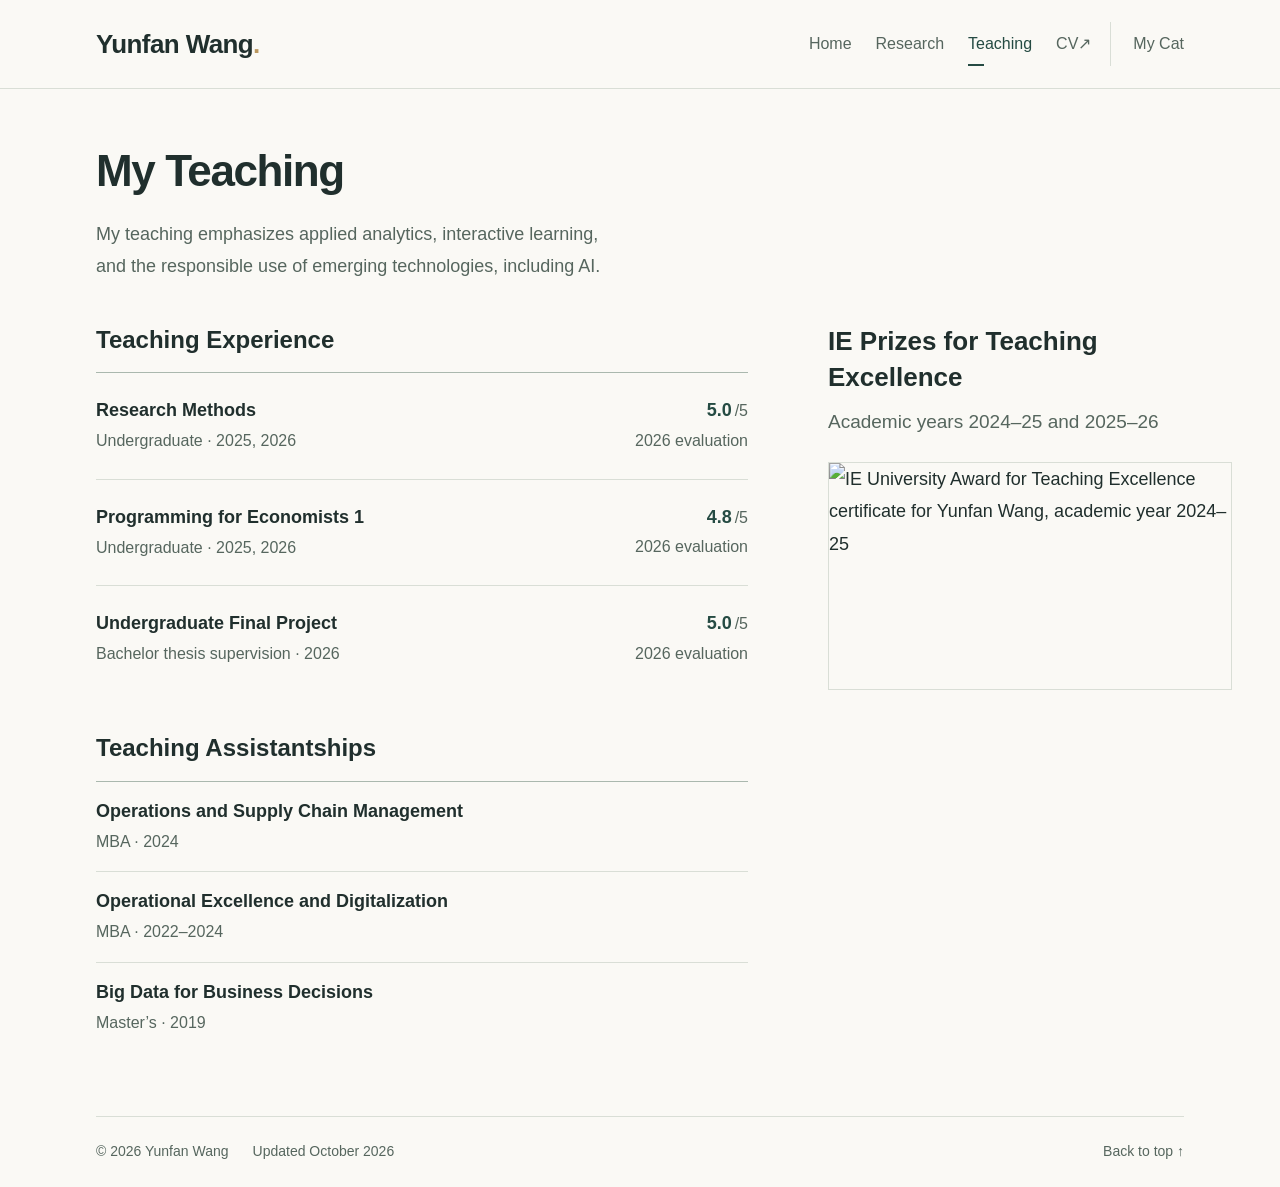
==== teaching.html @ c965de61 "Publish academic website pages and styles" ====
<!doctype html>
<html lang="en">
<head>
  <meta charset="utf-8">
  <meta name="viewport" content="width=device-width, initial-scale=1">
  <meta name="description" content="Teaching experience, courses, and teaching recognition of Yunfan Wang at IE University.">
  <meta name="theme-color" content="#254b43">
  <title>Teaching | Yunfan Wang</title>
  <link rel="icon" href="assets/favicon.svg" type="image/svg+xml">
  <link rel="stylesheet" href="styles.css?v=teaching-layout-20261023">
  <link rel="stylesheet" href="teaching.css?v=intro-lines-20261024">
  <link rel="stylesheet" href="typography.css?v=site-rhythm-20261024">
  <script src="script.js?v=cat-20261023" defer></script>
</head>
<body class="document-page teaching-page" data-page="teaching">
  <a class="skip-link" href="#main">Skip to content</a>
  <header class="site-header">
    <div class="header-inner">
      <a class="wordmark" href="index.html">Yunfan Wang<span class="wordmark-dot" aria-hidden="true">.</span></a>
      <button class="menu-toggle" aria-expanded="false" aria-controls="main-nav">Menu <span aria-hidden="true">+</span></button>
      <nav id="main-nav" aria-label="Main navigation">
        <a href="index.html">Home</a>
        <a href="research.html">Research</a>
        <a href="teaching.html" aria-current="page">Teaching</a>
        <a href="assets/Yunfan_Wang_CV.pdf" target="_blank" rel="noopener">CV <span aria-hidden="true">↗</span><span class="sr-only"> (PDF, opens in new tab)</span></a>
        <a class="personal-nav" href="my-cat.html">My Cat</a>
      </nav>
    </div>
  </header>
  <main id="main">
    <section class="teaching document-section" id="teaching" aria-labelledby="teaching-heading">
      <div class="page-heading"><h1 id="teaching-heading">My Teaching</h1><p class="page-description">My teaching emphasizes applied analytics, interactive learning,<br> and the responsible use of emerging technologies, including AI.</p></div>
      <div class="teaching-grid">
        <section class="teaching-experience" aria-labelledby="experience-heading">
          <h2 class="teaching-primary-heading" id="experience-heading">Teaching Experience</h2>
          <div class="teaching-course-list">
            <article class="teaching-course">
              <div><h3 class="teaching-course-name">Research Methods</h3><p class="teaching-course-meta">Undergraduate · 2025, 2026</p></div>
              <div class="teaching-evaluation"><p class="teaching-score"><strong>5.0</strong><span>/5</span></p><p class="teaching-score-caption">2026 evaluation</p></div>
            </article>
            <article class="teaching-course">
              <div><h3 class="teaching-course-name">Programming for Economists 1</h3><p class="teaching-course-meta">Undergraduate · 2025, 2026</p></div>
              <div class="teaching-evaluation"><p class="teaching-score"><strong>4.8</strong><span>/5</span></p><p class="teaching-score-caption">2026 evaluation</p></div>
            </article>
            <article class="teaching-course">
              <div><h3 class="teaching-course-name">Undergraduate Final Project</h3><p class="teaching-course-meta">Bachelor thesis supervision · 2026</p></div>
              <div class="teaching-evaluation"><p class="teaching-score"><strong>5.0</strong><span>/5</span></p><p class="teaching-score-caption">2026 evaluation</p></div>
            </article>
          </div>
          <section class="teaching-ta-section" aria-labelledby="assistantships-heading">
            <h3 class="teaching-ta-heading" id="assistantships-heading">Teaching Assistantships</h3>
            <div class="teaching-ta-courses">
              <div class="teaching-ta-course"><h4>Operations and Supply Chain Management</h4><p>MBA · 2024</p></div>
              <div class="teaching-ta-course"><h4>Operational Excellence and Digitalization</h4><p>MBA · 2022–2024</p></div>
              <div class="teaching-ta-course"><h4>Big Data for Business Decisions</h4><p>Master’s · 2019</p></div>
            </div>
          </section>
        </section>
        <aside class="teaching-award" aria-labelledby="teaching-award-heading">
          <h2 id="teaching-award-heading">IE Prizes for Teaching Excellence</h2>
          <p class="teaching-award-years">Academic years 2024–25 and 2025–26</p>
          <figure class="teaching-certificate">
            <a href="assets/Yunfan_Wang_Teaching_Excellence_2024-25.pdf" target="_blank" rel="noopener" aria-label="View 2024–25 teaching excellence certificate (PDF, opens in a new tab)">
              <img src="assets/teaching-excellence-2024-25.jpg" alt="IE University Award for Teaching Excellence certificate for Yunfan Wang, academic year 2024–25" width="1600" height="900" decoding="async">
            </a>
          </figure>
        </aside>
      </div>
    </section>
  </main>
  <footer><span>© 2026 Yunfan Wang</span><span>Updated October 2026</span><a href="#main">Back to top ↑</a></footer>
</body>
</html>
---- styles.css ----
:root{--paper:#faf9f5;--white:#fffefa;--ink:#202f2d;--muted:#56665e;--green:#254b43;--pale:#e9eee7;--line:#d9ded6;--gold:#bb985f;--serif:Georgia,'Times New Roman',serif;--sans:-apple-system,BlinkMacSystemFont,'Segoe UI',Arial,sans-serif}
*{box-sizing:border-box}html{scroll-behavior:smooth;scroll-padding-top:100px}body{margin:0;background:var(--paper);color:var(--ink);font-family:var(--sans);font-size:16px;line-height:1.65;-webkit-font-smoothing:antialiased}a{color:inherit;text-decoration:none}button{font:inherit}button,a,summary{-webkit-tap-highlight-color:transparent}a:focus-visible,button:focus-visible,summary:focus-visible{outline:3px solid var(--gold);outline-offset:6px}::selection{background:#d6e3d4}.sr-only{position:absolute;width:1px;height:1px;padding:0;overflow:hidden;clip:rect(0,0,0,0);white-space:nowrap;border:0}.skip-link{position:fixed;left:20px;top:-80px;padding:10px 18px;background:var(--green);color:white;z-index:20}.skip-link:focus{top:12px}.site-header{position:sticky;top:0;z-index:10;background:rgba(250,249,245,.96);border-bottom:1px solid var(--line)}.header-inner{max-width:1160px;margin:auto;min-height:88px;padding:0 36px;display:flex;align-items:center;justify-content:space-between;gap:24px}.wordmark{font-family:var(--serif);font-size:26px;letter-spacing:-.6px}.wordmark-dot{color:var(--gold)}nav{display:flex;gap:30px;align-items:center;font-size:14px}nav a{position:relative;padding:8px 0;color:var(--muted)}nav a:hover,nav a[aria-current]{color:var(--green)}nav a[aria-current]::after{content:'';position:absolute;left:0;bottom:0;width:16px;height:2px;background:var(--green)}.menu-toggle{display:none}main{max-width:1160px;margin:auto;padding:0 36px}.page-section{scroll-margin-top:20px}.hero{display:grid;grid-template-columns:minmax(0,1fr) 300px;gap:74px;padding:90px 0 94px;border-bottom:1px solid var(--line)}.eyebrow{font-size:14px;line-height:1.5;letter-spacing:1.9px;text-transform:uppercase;font-weight:650;margin:0 0 22px;color:var(--muted)}.status-dot{display:inline-block;width:6px;height:6px;background:#65816a;border-radius:50%;margin-right:8px;vertical-align:2px}h1,h2,h3,h4,p{margin-top:0}h1{font-family:var(--serif);font-size:clamp(56px,6.6vw,82px);font-weight:400;letter-spacing:-3.5px;line-height:1.12;margin-bottom:24px}.role{font-size:19px;line-height:1.45;margin-bottom:4px}.affiliation{font-size:14px;color:var(--muted);margin-bottom:30px}.intro{max-width:592px;font-size:17px;color:#4d5b55;line-height:1.8}.intro p{margin-bottom:14px}.hero-actions{display:flex;gap:28px;align-items:center;margin-top:33px}.button{display:inline-flex;align-items:center;justify-content:space-between;gap:28px;padding:13px 20px;font-size:14px;font-weight:550;transition:background .2s}.button-primary{background:var(--green);color:var(--white)}.button-primary:hover{background:#356355}.text-link{font-size:14px;border-bottom:1px solid #8d9c91;padding-bottom:4px}.text-link span{margin-left:10px}.text-link:hover{color:#648067}.hero-aside{background:var(--green);color:#f1f2e7;align-self:start;margin-top:4px}.aside-content{padding:26px 29px 28px}.hero-aside .eyebrow{color:#b4c6b8;margin-bottom:14px;font-size:14px}.settings-list{padding:0;list-style:none;margin:0 0 26px;font-size:14px}.settings-list li{display:flex;gap:15px;padding:6px 0}.settings-list span{font-size:14px;color:#abc0ae;padding-top:2px}.completion{padding-top:20px;border-top:1px solid rgba(255,255,255,.16)}.completion span{display:block;color:#b4c6b8;font-size:14px}.completion strong{display:block;font-family:var(--serif);font-size:23px;font-weight:400;margin-top:2px}.aside-email{display:flex;justify-content:space-between;font-size:14px;margin-top:25px}.aside-email:hover{text-decoration:underline}.research,.teaching{padding:76px 0 0}.section-heading{display:flex;justify-content:space-between;gap:45px;align-items:flex-end;margin-bottom:48px}.section-heading .eyebrow{margin-bottom:17px}h2{font:400 43px/1.16 var(--serif);letter-spacing:-1.2px;margin-bottom:0}.section-intro{font-size:14px;line-height:1.8;color:var(--muted);max-width:325px;margin-bottom:2px}.paper{display:grid;grid-template-columns:160px 1fr;gap:28px;padding:33px 0 32px;border-top:1px solid var(--line)}.featured-paper{border-top:2px solid var(--green)}.paper-meta{display:flex;align-items:flex-start;flex-direction:column;gap:11px;padding-top:3px}.paper-number{font:400 21px var(--serif);color:#8a978d}.paper-category{font-size:14px;font-weight:600;letter-spacing:.6px}.status-label{display:inline-block;font-size:14px;line-height:1.3;background:#e3eadf;color:#315a42;padding:5px 7px}.status-label.neutral{background:#eeeee7;color:#6b7067}.paper h3{font:400 25px/1.35 var(--serif);letter-spacing:-.3px;margin-bottom:12px;max-width:810px}.authors{font-size:14px;line-height:1.7;color:var(--muted);margin-bottom:8px}.paper-status{font-size:14px;color:#3e5d4d;margin-bottom:17px}.paper-summary{font-size:14px;line-height:1.85;margin-bottom:17px;color:#536159;max-width:800px}details{font-size:14px;max-width:800px}summary{display:inline-flex;align-items:center;gap:18px;list-style:none;cursor:pointer;border-bottom:1px solid var(--line);padding-bottom:3px;font-size:14px;color:var(--green);font-weight:600}summary::-webkit-details-marker{display:none}summary span{font-size:14px;font-weight:400}details[open] summary span{transform:rotate(45deg)}.detail-content{padding:17px 20px;margin-top:16px;background:#f0f2eb;color:#526057;font-size:14px;line-height:1.85;border-left:2px solid #93aa90}.detail-content p{margin:0}.pipeline{display:grid;grid-template-columns:160px 1fr;gap:28px;background:#f0f2eb;margin-top:25px;padding:28px 30px 20px}.pipeline .eyebrow{font-size:14px;margin-bottom:9px}.pipeline h3{font:400 23px/1.25 var(--serif)}.pipeline ul{list-style:none;padding:0;margin:0}.pipeline li{padding:0 0 17px}.pipeline strong{display:block;font-size:14px;font-weight:500}.pipeline li span{display:block;font-size:14px;color:var(--muted);margin-top:4px}.teaching{padding-bottom:80px;border-bottom:1px solid var(--line)}.teaching-layout{display:grid;grid-template-columns:minmax(0,1.55fr) minmax(0,1fr);gap:65px}.courses>.eyebrow{font-size:14px;margin-bottom:10px}.course{display:flex;justify-content:space-between;align-items:center;gap:20px;padding:24px 0;border-bottom:1px solid var(--line)}.course:last-child{border-bottom:0}.course h3{font:400 22px/1.3 var(--serif);margin-bottom:7px}.course p{font-size:14px;color:var(--muted);margin-bottom:0}.course .evaluation{text-align:right;flex-shrink:0}.evaluation strong{display:block;font-family:var(--serif);font-size:29px;line-height:1.3;color:var(--green);font-weight:400}.evaluation strong span{font:14px var(--sans);color:var(--muted)}.evaluation small{display:block;font-size:14px}.teaching-note{background:#edece2;padding:26px 28px}.award-mark{display:block;font-size:34px;line-height:1.2;color:#a58650;margin-bottom:18px}.teaching-note .eyebrow{font-size:14px;margin-bottom:12px}.teaching-note h3{font:400 25px/1.3 var(--serif);margin-bottom:10px}.teaching-note>p:last-of-type{font-size:14px;color:var(--muted)}.ta-note{border-top:1px solid #d5d6cb;padding-top:18px;margin-top:24px}.ta-note h4{font-size:14px;font-weight:600;margin-bottom:8px}.ta-note p{font-size:14px;line-height:1.8;color:var(--muted);margin-bottom:0}.contact{display:grid;grid-template-columns:1fr 1fr;gap:50px;padding:65px 0 67px}.contact .eyebrow{margin-bottom:15px}.contact h2{font-size:51px}.contact>div>p:last-child{font-size:14px;color:var(--muted);margin-top:17px}.contact-links{padding-top:20px}.contact-email{font:400 25px var(--serif);display:flex;align-items:center;justify-content:space-between;gap:15px;border-bottom:1px solid var(--line);padding-bottom:17px;overflow-wrap:anywhere}.contact-email:hover{color:#5b7960}.contact-links>p{font-size:14px;color:var(--muted);margin:19px 0}footer{border-top:1px solid var(--line);max-width:1088px;margin:0 auto;padding:22px 0 25px;font-size:14px;color:var(--muted);display:flex;align-items:center;gap:25px}footer a{margin-left:auto}footer a:hover{color:var(--green)}
@media(min-width:1400px){.hero{padding-top:105px;padding-bottom:105px}}
@media(max-width:1000px){.hero{grid-template-columns:minmax(0,1fr) 265px;gap:36px;padding:65px 0}.hero-actions{gap:20px}.hero-actions .button{gap:15px}h1{font-size:65px}.intro{font-size:15px}.role{font-size:17px}.paper{grid-template-columns:130px 1fr}.pipeline{grid-template-columns:130px 1fr}.teaching-layout{gap:35px}.section-intro{max-width:270px}.contact-email{font-size:22px}footer{margin-left:36px;margin-right:36px}}
@media(max-width:760px){html{scroll-padding-top:83px}.header-inner{min-height:74px;padding:0 24px}.wordmark{font-size:24px}nav{gap:19px;font-size:14px}main{padding:0 24px}.hero{grid-template-columns:1fr;padding-top:52px;gap:38px}.hero-copy{max-width:620px}h1{font-size:66px}.hero-aside{display:grid;grid-template-columns:150px 1fr}.aside-content{padding:23px}.settings-list{margin-bottom:17px}.completion{padding-top:15px}.completion strong{font-size:21px}.aside-email{margin-top:18px}.section-heading{gap:25px;align-items:flex-start}.section-intro{max-width:240px;padding-top:29px;font-size:14px}h2{font-size:35px}.research,.teaching{padding-top:54px}.paper{grid-template-columns:110px 1fr;gap:20px}.paper h3{font-size:22px}.pipeline{grid-template-columns:110px 1fr;padding:24px 20px;gap:20px}.pipeline h3{font-size:20px}.teaching-layout{grid-template-columns:1fr;gap:30px}.teaching-note{position:relative;padding:27px}.award-mark{position:absolute;right:30px;top:25px}.teaching-note h3 br{display:none}.teaching-note .ta-note{max-width:550px}.contact{gap:35px;padding-top:50px;padding-bottom:50px}.contact h2{font-size:43px}.contact-email{font-size:19px}footer{margin-left:24px;margin-right:24px}}
@media(max-width:540px){.header-inner{flex-wrap:wrap;gap:0;position:relative;min-height:70px}.menu-toggle{display:flex;align-items:center;gap:13px;border:0;background:transparent;padding:12px 0;color:var(--green);font-size:14px}.menu-toggle span{font-size:19px}.menu-toggle[aria-expanded=true] span{transform:rotate(45deg)}nav{display:none;flex-basis:100%;padding:5px 0 18px;gap:25px;justify-content:flex-start}nav.is-open{display:flex}.hero{padding-top:42px;padding-bottom:45px}.eyebrow{font-size:14px;letter-spacing:1.6px}h1{font-size:59px;letter-spacing:-2.6px;margin-bottom:19px}.role{font-size:16px}.affiliation{font-size:14px;line-height:1.8;margin-bottom:25px}.intro{font-size:15px;line-height:1.8}.hero-actions{gap:23px;margin-top:27px}.button{font-size:14px;padding:12px 16px;gap:15px}.hero-actions .text-link{font-size:14px}.hero-aside{grid-template-columns:90px 1fr}.aside-content{padding:23px 22px}.section-heading{display:block;margin-bottom:29px}h2{font-size:35px}.section-intro{padding-top:0;margin-top:20px;max-width:100%;font-size:14px}.paper{display:block;padding:26px 0}.paper-meta{flex-direction:row;align-items:center;gap:12px;margin-bottom:15px;padding-top:0}.paper-number{font-size:18px}.paper-category{font-size:14px}.status-label{font-size:14px;padding:4px 6px;margin-left:auto}.paper h3{font-size:23px;line-height:1.35}.authors{font-size:14px}.paper-status{font-size:14px;line-height:1.7}.paper-summary{font-size:14px}.pipeline{display:block;padding:24px}.pipeline h3{font-size:25px;margin-bottom:23px}.pipeline li{padding-bottom:19px}.pipeline li:last-child{padding-bottom:0}.pipeline strong{font-size:14px}.pipeline li span{font-size:14px;line-height:1.7}.course{gap:15px}.course h3{font-size:21px}.course p{font-size:14px}.evaluation strong{font-size:26px}.evaluation small{font-size:14px}.teaching{padding-bottom:45px}.contact{grid-template-columns:1fr;gap:15px;padding-top:42px;padding-bottom:42px}.contact-links{padding-top:7px}.contact-email{font-size:25px}.contact h2{font-size:46px}footer{flex-wrap:wrap;gap:10px 20px;font-size:14px;padding:20px 0}footer a{margin-left:auto}}
@media(prefers-reduced-motion:reduce){html{scroll-behavior:auto}*{transition:none!important}}

/* Portrait supplied by Yunfan, 21 October 2026. Source pixels unchanged. */
.portrait{aspect-ratio:4/5;overflow:hidden;background:#c8bfaf}.portrait img{display:block;width:100%;height:100%;object-fit:cover;object-position:50% 25%}
@media(max-width:760px){.hero-aside{grid-template-columns:200px minmax(0,1fr)}.portrait{aspect-ratio:auto;min-height:300px}}
@media(max-width:540px){.hero-aside{display:block}.portrait{aspect-ratio:4/5;min-height:0}}

/* Readability: keep meaningful text legible at every breakpoint. */
body{font-size:18px;line-height:1.75}
nav{font-size:16px}
nav a{min-height:44px;display:inline-flex;align-items:center}
.eyebrow,.hero-aside .eyebrow,.pipeline .eyebrow,.courses>.eyebrow,.teaching-note .eyebrow{font-size:14px;letter-spacing:1px;line-height:1.55}
.role{font-size:21px}
.affiliation{font-size:16px;line-height:1.7}
.intro{font-size:18px;line-height:1.8}
.hero-actions{flex-wrap:wrap;row-gap:18px}
.button,.text-link,.hero-actions .text-link{font-size:16px}
.button{padding:14px 20px}
.aside-content{padding:26px 24px 28px}
.settings-list{font-size:16px}
.settings-list li{gap:12px;align-items:baseline}
.settings-list span,.completion span{font-size:14px}
.aside-email{display:block;font-size:16px;line-height:1.65;overflow-wrap:anywhere}
.aside-email span{display:inline-block;margin-left:7px}
.section-intro{font-size:17px;line-height:1.75;max-width:360px}
.paper{grid-template-columns:160px minmax(0,1fr)}
.paper-body,.pipeline ul{min-width:0}
.paper-category{font-size:14px;letter-spacing:.35px}
.status-label{font-size:14px;line-height:1.5;padding:5px 8px}
.paper h3{font-size:28px;line-height:1.4}
.authors,.paper-status{font-size:16px;line-height:1.75}
.paper-summary{font-size:17px;line-height:1.8}
details,.detail-content{font-size:16px;line-height:1.8}
summary{font-size:16px;min-height:44px}
summary span{font-size:20px}
.pipeline{grid-template-columns:160px minmax(0,1fr);padding:30px}
.pipeline h3{font-size:26px;line-height:1.4}
.pipeline li{padding-bottom:24px}
.pipeline li:last-child{padding-bottom:0}
.pipeline strong{font-size:18px;line-height:1.6}
.pipeline li span{font-size:16px;line-height:1.75;margin-top:6px}
.course>div{min-width:0}
.courses,.teaching-note{min-width:0}
.course p{font-size:16px;line-height:1.65}
.course .evaluation{width:110px;max-width:38%;white-space:normal}
.evaluation strong span,.evaluation small{font-size:14px;line-height:1.5}
.teaching-note>p:last-of-type,.ta-note p{font-size:16px;line-height:1.75}
.ta-note h4{font-size:16px}
.contact>div>p:last-child,.contact-links>p{font-size:16px;line-height:1.75}
footer{font-size:14px;flex-wrap:wrap;gap:12px 24px}
@media(max-width:1000px){
  .paper{grid-template-columns:135px minmax(0,1fr)}
  .pipeline{grid-template-columns:135px minmax(0,1fr)}
  .section-intro{max-width:300px}
}
@media(max-width:760px){
  .header-inner{flex-wrap:wrap;gap:0}
  .menu-toggle{display:flex;align-items:center;gap:13px;border:0;background:transparent;padding:12px 0;color:var(--green);font-size:16px;min-height:44px}
  .menu-toggle span{font-size:22px}
  .menu-toggle[aria-expanded=true] span{transform:rotate(45deg)}
  nav{display:none;flex-basis:100%;flex-wrap:wrap;padding:6px 0 16px;gap:8px 24px;font-size:16px}
  nav.is-open{display:flex}
  .section-heading{display:block}
  .section-intro{max-width:100%;padding-top:0;margin-top:20px}
  .paper{grid-template-columns:135px minmax(0,1fr)}
  .pipeline{grid-template-columns:135px minmax(0,1fr);padding:26px}
  .aside-content{padding:24px}
  .course h3{font-size:24px}
  .teaching-layout{grid-template-columns:minmax(0,1fr)}
}
@media(max-width:540px){
  .role{font-size:19px}
  .paper{display:block}
  .paper-meta{flex-wrap:wrap;gap:10px 16px}
  .paper-category,.status-label{font-size:14px}
  .status-label{margin-left:0}
  .paper h3{font-size:25px}
  .pipeline{display:block;padding:24px}
  .pipeline h3{font-size:26px}
  .pipeline strong{font-size:18px}
  .pipeline li span{font-size:16px}
  .teaching-note h3{padding-right:34px}
  footer{font-size:14px;align-items:flex-start}
}
@media(max-width:360px){
  .course{display:block}
  .course .evaluation{display:flex;align-items:baseline;gap:12px;text-align:left;width:auto;max-width:100%;margin-top:12px}
  .course h3,.teaching-note h3{overflow-wrap:anywhere}
  .teaching-note h3{padding-right:0}
  .award-mark{position:static}
  .contact-email{font-size:22px}
}

/* A concise homepage, with complete research and teaching on their own pages. */
.home-page .hero{grid-template-columns:minmax(0,1fr) 300px;gap:80px;padding:64px 0 52px;align-items:center;border-bottom:0}
.home-page h1{font-size:72px;letter-spacing:-2.5px;margin-bottom:22px}
.home-page .role{font-size:20px}
.home-page .affiliation{margin-bottom:25px}
.home-page .intro{max-width:580px}
.home-page .intro p{margin-bottom:0}
.home-completion{font-size:16px;line-height:1.7;color:var(--muted);margin:18px 0 0}
.home-page .hero-actions{margin-top:27px}
.home-portrait{margin:0;aspect-ratio:4/5;min-height:0;width:100%;max-width:300px}
.home-contact{display:flex;align-items:baseline;flex-wrap:wrap;gap:12px 26px;border-top:1px solid var(--line);padding:25px 0 29px}
.home-contact .eyebrow{margin:0}
.home-contact a{font-size:20px;line-height:1.6;overflow-wrap:anywhere}
.home-contact a:hover{color:var(--green);text-decoration:underline;text-underline-offset:5px}
.home-contact a span{display:inline-block;margin-left:9px}
.document-section{padding:54px 0 65px;border-bottom:0}
.page-heading{max-width:780px;margin-bottom:44px}
.page-heading h1{font-size:64px;letter-spacing:-2px;line-height:1.2;margin-bottom:20px}
.page-description{font-size:18px;line-height:1.8;color:var(--muted);margin-bottom:0}
.paper h2{font:400 28px/1.4 var(--serif);letter-spacing:-.3px;margin-bottom:12px;max-width:810px}
.pipeline h2{font:400 26px/1.4 var(--serif);letter-spacing:0;margin-bottom:20px}
.course h2{font:400 24px/1.3 var(--serif);letter-spacing:0;margin-bottom:7px}
.teaching-note h2{font:400 25px/1.3 var(--serif);letter-spacing:0;margin-bottom:10px}
.ta-note h3{font-size:16px;font-weight:600;margin-bottom:8px}
.document-page footer{margin-top:0}
@media(max-width:1000px){
  .home-page .hero{grid-template-columns:minmax(0,1fr) 265px;gap:40px;padding-top:52px}
  .home-page h1{font-size:64px}
}
@media(max-width:760px){
  .home-page .hero{grid-template-columns:minmax(0,1fr);gap:30px;padding:40px 0 37px}
  .home-portrait{grid-row:1;aspect-ratio:4/5;min-height:0;width:180px}
  .home-page h1{font-size:58px}
  .home-page .hero-copy{max-width:620px}
  .document-section{padding-top:38px;padding-bottom:44px}
  .page-heading h1{font-size:52px}
  .teaching-note h2 br{display:none}
}
@media(max-width:540px){
  .home-page h1{font-size:52px;letter-spacing:-2px}
  .home-page .role{font-size:19px}
  .home-portrait{width:160px}
  .home-contact{display:block;padding:23px 0}
  .home-contact .eyebrow{display:block;margin-bottom:8px}
  .home-contact a{font-size:19px}
  .page-heading h1{font-size:46px}
  .paper h2{font-size:25px}
  .teaching-note h2{padding-right:34px}
}
@media(max-width:360px){
  .home-page h1{font-size:46px;letter-spacing:-1.5px}
  .course h2,.teaching-note h2{overflow-wrap:anywhere}
  .teaching-note h2{padding-right:0}
}

/* Align prose consistently while keeping each paragraph's final line natural. */
.intro p,
.page-description,
.paper-summary,
.detail-content p,
.ta-note p,
.cat-description{text-align:justify;text-align-last:left;hyphens:none}

.ta-experience{margin-top:36px}
.ta-experience>.eyebrow{margin-bottom:10px}
.teaching-note{align-self:start}

/* A small personal page, using the supplied photographs at natural ratios. */
.cat-intro{display:grid;grid-template-columns:minmax(0,1fr) 340px;gap:90px;align-items:center;padding:52px 0 48px}
.cat-copy{min-width:0}
.cat-intro h1{font-size:64px;line-height:1.2;letter-spacing:-2px;margin-bottom:24px}
.cat-description{font-size:18px;line-height:1.8;max-width:470px;color:var(--muted);margin:0}
.cat-description+.cat-description{margin-top:18px}
.cat-description time{white-space:nowrap}
.cat-main-photo,.cat-gallery figure{margin:0;min-width:0}
.cat-main-photo img,.cat-gallery img{display:block;width:100%;height:auto}
.cat-main-photo{max-width:340px;width:100%;justify-self:end}
.cat-main-photo a,.cat-gallery a{display:block}
.cat-gallery{display:grid;grid-template-columns:repeat(2,minmax(0,1fr));gap:24px;padding:32px 0 64px;border-top:1px solid var(--line)}
@media(min-width:761px){nav{gap:24px}.personal-nav{border-left:1px solid var(--line);padding-left:22px;margin-left:-5px}}
@media(max-width:1000px){.cat-intro{grid-template-columns:minmax(0,1fr) 300px;gap:40px}.cat-intro h1{font-size:58px}}
@media(max-width:760px){.cat-intro{grid-template-columns:minmax(0,1fr);gap:30px;padding:36px 0}.cat-intro h1{font-size:52px}.cat-main-photo{justify-self:start;max-width:300px}}
@media(max-width:540px){.cat-gallery{grid-template-columns:minmax(0,1fr);gap:24px;padding:24px 0 44px}.cat-intro h1{font-size:46px;letter-spacing:-1.5px}}
---- teaching.css ----
/* Teaching uses one typeface, with experience beside the award and certificate. */
.teaching-page{--teaching-award-width:380px;--teaching-column-gap:56px}
.teaching-page main{max-width:1160px}
.teaching-page .page-heading{max-width:calc(100% - var(--teaching-award-width) - var(--teaching-column-gap));margin-bottom:44px}
.teaching-page .page-heading h1{font:600 48px/1.2 var(--sans);letter-spacing:-1.4px;margin-bottom:20px}
.teaching-page .teaching-grid{display:grid;grid-template-columns:minmax(0,1fr) var(--teaching-award-width);gap:var(--teaching-column-gap);align-items:start}
.teaching-page .teaching-experience{min-width:0}
.teaching-page .teaching-primary-heading,.teaching-page .teaching-ta-heading{font:600 24px/1.4 var(--sans);letter-spacing:0;margin:0;padding-bottom:16px;border-bottom:1px solid #aab8ae}
.teaching-page .teaching-course{display:grid;grid-template-columns:minmax(0,1fr) 140px;gap:32px;align-items:center;padding:22px 0;border-bottom:1px solid var(--line)}
.teaching-page .teaching-course:last-child{border-bottom:0}
.teaching-page .teaching-course>div{min-width:0}
.teaching-page .teaching-course-name{font:600 18px/1.5 var(--sans);letter-spacing:0;margin:0 0 5px}
.teaching-page .teaching-course-meta{font:400 16px/1.6 var(--sans);color:var(--muted);margin:0}
.teaching-page .teaching-evaluation{text-align:right;font-variant-numeric:tabular-nums}
.teaching-page .teaching-score{display:flex;justify-content:flex-end;align-items:baseline;gap:3px;line-height:1.5;color:var(--green);margin:0 0 3px}
.teaching-page .teaching-score strong{font:600 18px/1.5 var(--sans)}
.teaching-page .teaching-score span{font:400 16px/1.5 var(--sans);color:var(--muted)}
.teaching-page .teaching-score-caption{font:400 16px/1.5 var(--sans);color:var(--muted);margin:0}
.teaching-page .teaching-ta-section{margin-top:36px}
.teaching-page .teaching-ta-course{padding:14px 0;border-bottom:1px solid var(--line)}
.teaching-page .teaching-ta-course:last-child{border-bottom:0}
.teaching-page .teaching-ta-course h4{font:500 18px/1.5 var(--sans);letter-spacing:0;margin:0 0 4px}
.teaching-page .teaching-ta-course p{font:400 16px/1.6 var(--sans);color:var(--muted);margin:0}
.teaching-page .teaching-award{min-width:0;margin:0;padding:0;border:0}
.teaching-page .teaching-award h2{font:600 26px/1.4 var(--sans);letter-spacing:0;margin:0 0 12px}
.teaching-page .teaching-award-years{font:400 19px/1.6 var(--sans);color:var(--muted);margin:0}
.teaching-page .teaching-grid p,.teaching-page .teaching-grid h2,.teaching-page .teaching-grid h3,.teaching-page .teaching-grid h4{hyphens:none}
.teaching-page .teaching-certificate{margin:20px 0 0}
.teaching-page .teaching-certificate a{display:block}
.teaching-page .teaching-certificate img{display:block;width:100%;height:auto;border:1px solid var(--line)}
@media(min-width:951px){
  .teaching-page .teaching-award{width:calc(100% + clamp(8px,calc((100vw - 1160px)/4 + 8px),24px));margin-left:clamp(4px,calc((100vw - 1160px)/4 + 4px),24px)}
}
@media(max-width:950px){
  .teaching-page .page-heading{max-width:780px}
  .teaching-page .teaching-grid{grid-template-columns:minmax(0,1fr);gap:36px}
  .teaching-page .teaching-award{padding-top:24px;border-top:1px solid var(--line)}
  .teaching-page .teaching-certificate{max-width:680px}
}
@media(max-width:540px){
  .teaching-page .page-heading{margin-bottom:32px}
  .teaching-page .page-heading h1{font-size:36px;letter-spacing:-.8px}
  .teaching-page .teaching-course{grid-template-columns:minmax(0,1fr);gap:10px;padding:20px 0}
  .teaching-page .teaching-evaluation{display:flex;align-items:baseline;gap:12px;text-align:left}
  .teaching-page .teaching-score{justify-content:flex-start;margin:0}
  .teaching-page .teaching-ta-section{margin-top:32px}
}
---- typography.css ----
/* Shared type and spacing system; loaded after page-specific layout styles. */
:root {
  --font-site: -apple-system, BlinkMacSystemFont, 'Segoe UI', Arial, sans-serif;
  --type-name: 60px;
  --type-title: 44px;
  --type-section: 24px;
  --type-featured: 26px;
  --type-emphasis: 19px;
  --type-body: 18px;
  --type-meta: 16px;
  --type-label: 14px;
  --leading-title: 1.2;
  --leading-section: 1.4;
  --leading-item: 1.5;
  --leading-meta: 1.65;
  --leading-prose: 1.8;
  --space-caption: 4px;
  --space-small: 8px;
  --space-heading: 12px;
  --space-prose: 16px;
  --space-title: 20px;
  --space-row: 24px;
  --space-card: 32px;
  --space-section: 40px;
  --space-page-top: 56px;
  --space-page-bottom: 64px;
}

body {
  font-family: var(--font-site);
  font-size: var(--type-body);
  line-height: var(--leading-prose);
}

button, input, select, textarea { font-family: inherit; }

.wordmark {
  font: 600 var(--type-featured)/1.4 var(--font-site);
  letter-spacing: -.6px;
}

.home-page h1,
.page-heading h1,
.cat-intro h1,
.teaching-page .page-heading h1 {
  font: 600 var(--type-title)/var(--leading-title) var(--font-site);
  letter-spacing: -1.4px;
  margin-bottom: var(--space-title);
}

.home-page h1 {
  font-size: var(--type-name);
  letter-spacing: -1.8px;
}

.paper h2,
.pipeline h2,
.teaching-page .teaching-primary-heading,
.teaching-page .teaching-ta-heading {
  font: 600 var(--type-section)/var(--leading-section) var(--font-site);
  letter-spacing: 0;
}

/* The award keeps the larger emphasis previously requested. */
.teaching-page .teaching-award h2 {
  font: 600 var(--type-featured)/1.4 var(--font-site);
  letter-spacing: 0;
}
.teaching-page .teaching-award-years {
  font: 400 var(--type-emphasis)/1.6 var(--font-site);
}

.intro,
.page-description,
.paper-summary,
details,
.detail-content,
.cat-description {
  font: 400 var(--type-body)/var(--leading-prose) var(--font-site);
}

.pipeline strong,
.teaching-page .teaching-course-name,
.teaching-page .teaching-ta-course h4,
.teaching-page .teaching-score strong {
  font: 600 var(--type-body)/var(--leading-item) var(--font-site);
  letter-spacing: 0;
}

.home-page .role {
  font: 500 var(--type-body)/1.6 var(--font-site);
}
.home-contact a {
  font: 400 var(--type-body)/1.6 var(--font-site);
}

nav,
.menu-toggle,
.button,
.text-link,
.hero-actions .text-link,
summary {
  font: 500 var(--type-meta)/1.5 var(--font-site);
}

.affiliation,
.home-completion,
.authors,
.paper-status,
.pipeline li span,
.teaching-page .teaching-course-meta,
.teaching-page .teaching-ta-course p,
.teaching-page .teaching-score span,
.teaching-page .teaching-score-caption {
  font: 400 var(--type-meta)/var(--leading-meta) var(--font-site);
}

.paper-number {
  font: 500 var(--type-body)/1.5 var(--font-site);
}
.eyebrow,
.paper-category,
.status-label,
footer {
  font-family: var(--font-site);
  font-size: var(--type-label);
  line-height: 1.55;
}

/* Match page openings and use the same vertical rhythm within each layout. */
.document-section {
  padding-top: var(--space-page-top);
  padding-bottom: var(--space-page-bottom);
}
.home-page .hero,
.cat-intro {
  padding-top: var(--space-page-top);
  padding-bottom: var(--space-section);
}
.cat-intro { align-items: start; }
.page-heading,
.teaching-page .page-heading { margin-bottom: var(--space-section); }
.page-description { margin-bottom: 0; }
.cat-description + .cat-description,
.intro p + p { margin-top: var(--space-prose); }

.home-page .hero-copy > .eyebrow { margin-bottom: var(--space-row); }
.home-page .affiliation { margin-bottom: var(--space-row); }
.home-completion { margin-top: var(--space-prose); }
.home-page .hero-actions { margin-top: var(--space-row); }
.home-contact { padding-top: var(--space-row); padding-bottom: var(--space-row); }

.paper { padding-top: var(--space-card); padding-bottom: var(--space-card); }
.paper h2 { margin-bottom: var(--space-heading); }
.paper-meta { gap: var(--space-heading); }
.authors { margin-bottom: var(--space-small); }
.paper-status,
.paper-summary { margin-bottom: var(--space-prose); }
.detail-content { margin-top: var(--space-prose); padding: var(--space-prose) var(--space-title); }
.pipeline { margin-top: var(--space-row); padding: var(--space-card); }
.pipeline h2 { margin-bottom: var(--space-row); }
.pipeline li { padding-bottom: var(--space-row); }
.pipeline li:last-child { padding-bottom: 0; }
.pipeline li span { margin-top: var(--space-small); }

.teaching-page .teaching-primary-heading,
.teaching-page .teaching-ta-heading { padding-bottom: var(--space-prose); }
.teaching-page .teaching-course { padding-top: var(--space-row); padding-bottom: var(--space-row); }
.teaching-page .teaching-course-name,
.teaching-page .teaching-ta-course h4 { margin-bottom: var(--space-caption); }
.teaching-page .teaching-ta-section { margin-top: var(--space-section); }
.teaching-page .teaching-ta-course { padding-top: var(--space-prose); padding-bottom: var(--space-prose); }
.teaching-page .teaching-award h2 { margin-bottom: var(--space-heading); }
.teaching-page .teaching-certificate { margin-top: var(--space-row); }

.cat-gallery { padding-top: var(--space-card); padding-bottom: var(--space-page-bottom); }
footer { padding-top: var(--space-row); padding-bottom: var(--space-row); }

@media (max-width: 760px) {
  :root {
    --space-page-top: 40px;
    --space-page-bottom: 48px;
    --space-section: 32px;
  }
}

@media (max-width: 540px) {
  :root { --type-name: 44px; --type-title: 34px; }
  .paper { padding-top: var(--space-row); padding-bottom: var(--space-row); }
  .pipeline { padding: var(--space-row); }
  .home-page h1,
  .page-heading h1,
  .cat-intro h1,
  .teaching-page .page-heading h1 { letter-spacing: -.8px; }
  .wordmark { font-size: 24px; }
}
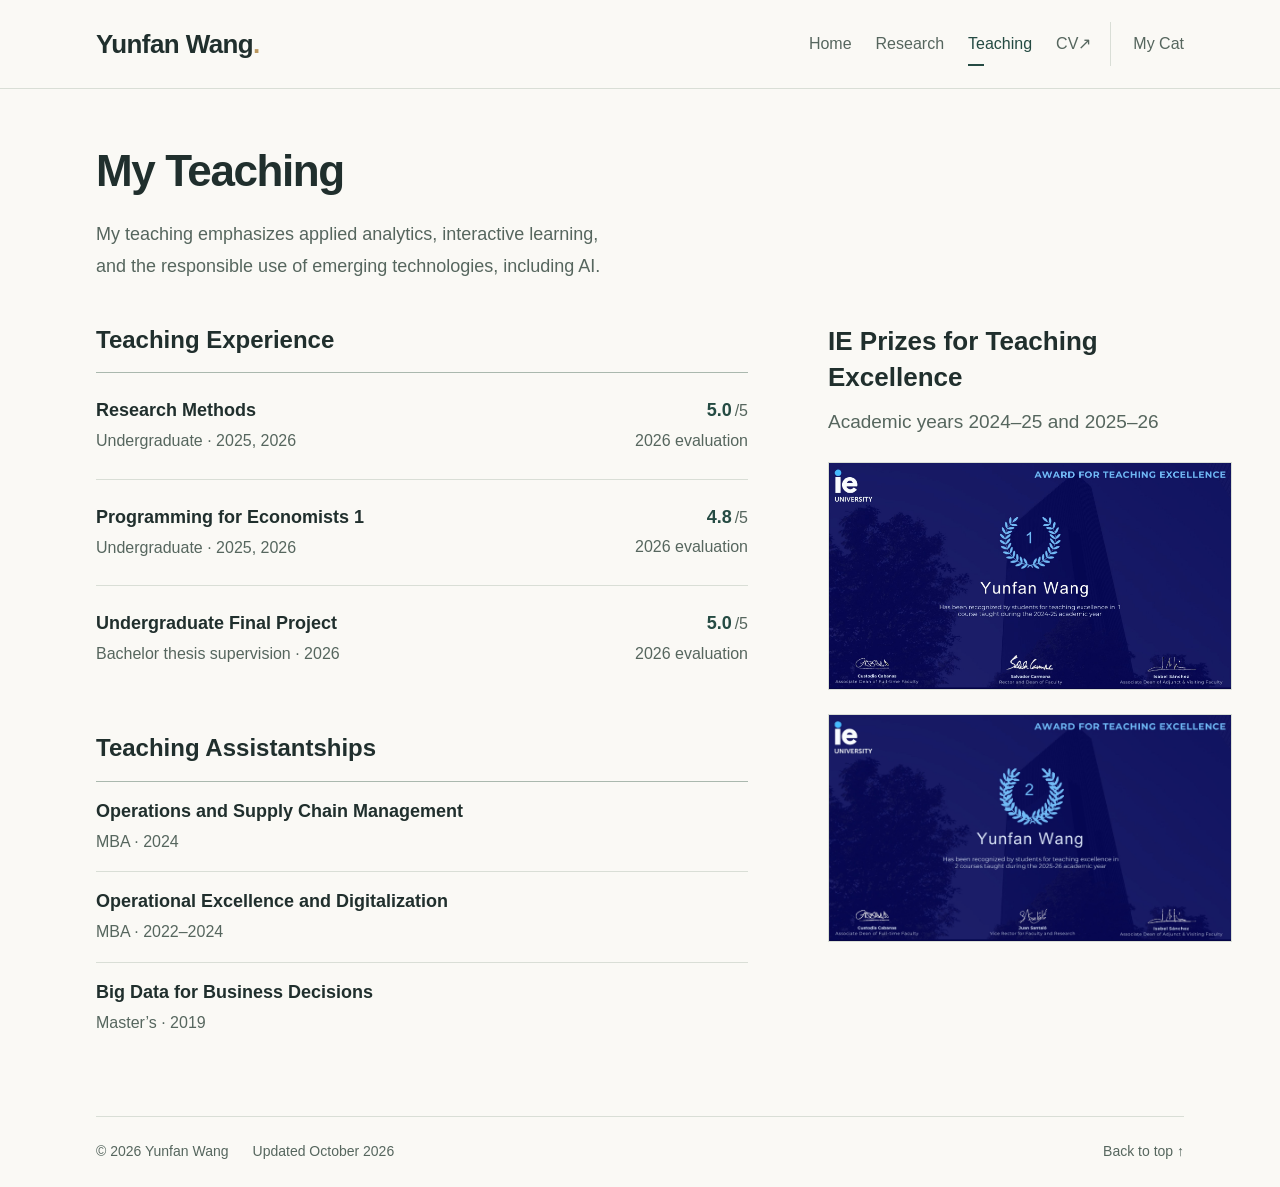
==== commit 61db1b2d: "Display both teaching excellence certificates" ====
--- a/teaching.html
+++ b/teaching.html
@@ -64,6 +64,11 @@
               <img src="assets/teaching-excellence-2024-25.jpg" alt="IE University Award for Teaching Excellence certificate for Yunfan Wang, academic year 2024–25" width="1600" height="900" decoding="async">
             </a>
           </figure>
+          <figure class="teaching-certificate">
+            <a href="assets/Yunfan_Wang_Teaching_Excellence_2025-26.pdf" target="_blank" rel="noopener" aria-label="View 2025–26 teaching excellence certificate (PDF, opens in a new tab)">
+              <img src="assets/teaching-excellence-2025-26.jpg" alt="IE University Award for Teaching Excellence certificate for Yunfan Wang, academic year 2025–26" width="1800" height="1013" decoding="async">
+            </a>
+          </figure>
         </aside>
       </div>
     </section>
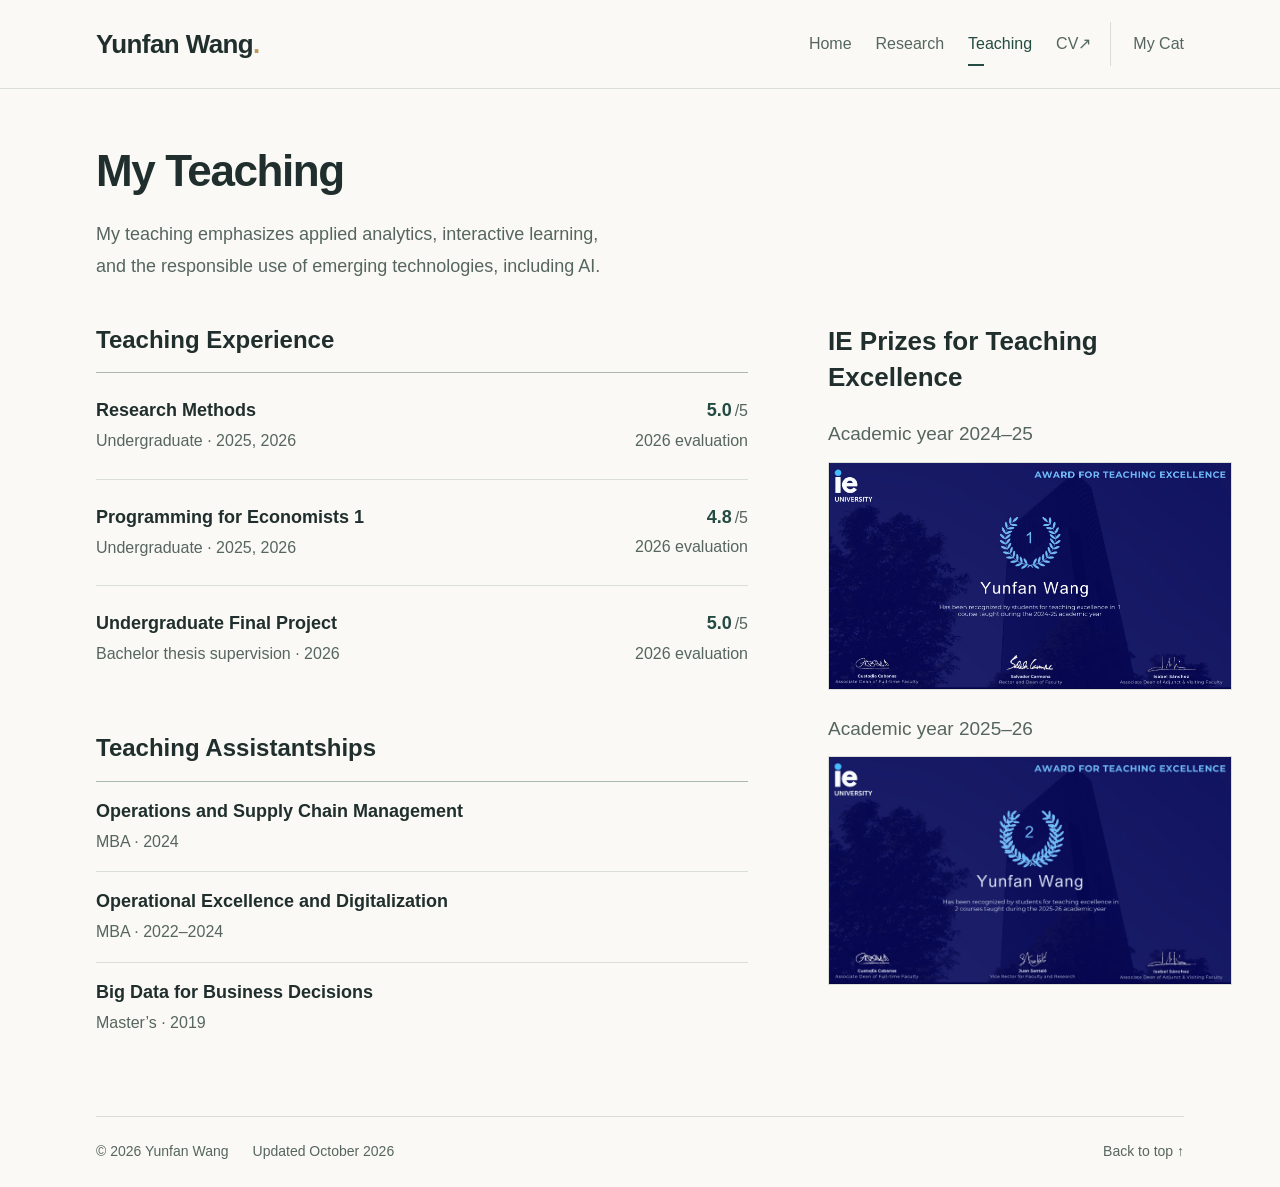
==== commit c8eb3533: "Label each teaching certificate with its academic year" ====
--- a/teaching.html
+++ b/teaching.html
@@ -8,7 +8,7 @@
   <title>Teaching | Yunfan Wang</title>
   <link rel="icon" href="assets/favicon.svg" type="image/svg+xml">
   <link rel="stylesheet" href="styles.css?v=teaching-layout-20261023">
-  <link rel="stylesheet" href="teaching.css?v=intro-lines-20261024">
+  <link rel="stylesheet" href="teaching.css?v=certificate-years-20261029">
   <link rel="stylesheet" href="typography.css?v=site-rhythm-20261024">
   <script src="script.js?v=cat-20261023" defer></script>
 </head>
@@ -58,13 +58,14 @@
         </section>
         <aside class="teaching-award" aria-labelledby="teaching-award-heading">
           <h2 id="teaching-award-heading">IE Prizes for Teaching Excellence</h2>
-          <p class="teaching-award-years">Academic years 2024–25 and 2025–26</p>
           <figure class="teaching-certificate">
+            <figcaption class="teaching-award-years">Academic year 2024–25</figcaption>
             <a href="assets/Yunfan_Wang_Teaching_Excellence_2024-25.pdf" target="_blank" rel="noopener" aria-label="View 2024–25 teaching excellence certificate (PDF, opens in a new tab)">
               <img src="assets/teaching-excellence-2024-25.jpg" alt="IE University Award for Teaching Excellence certificate for Yunfan Wang, academic year 2024–25" width="1600" height="900" decoding="async">
             </a>
           </figure>
           <figure class="teaching-certificate">
+            <figcaption class="teaching-award-years">Academic year 2025–26</figcaption>
             <a href="assets/Yunfan_Wang_Teaching_Excellence_2025-26.pdf" target="_blank" rel="noopener" aria-label="View 2025–26 teaching excellence certificate (PDF, opens in a new tab)">
               <img src="assets/teaching-excellence-2025-26.jpg" alt="IE University Award for Teaching Excellence certificate for Yunfan Wang, academic year 2025–26" width="1800" height="1013" decoding="async">
             </a>
--- a/teaching.css
+++ b/teaching.css
@@ -26,6 +26,7 @@
 .teaching-page .teaching-award-years{font:400 19px/1.6 var(--sans);color:var(--muted);margin:0}
 .teaching-page .teaching-grid p,.teaching-page .teaching-grid h2,.teaching-page .teaching-grid h3,.teaching-page .teaching-grid h4{hyphens:none}
 .teaching-page .teaching-certificate{margin:20px 0 0}
+.teaching-page .teaching-certificate figcaption{margin-bottom:12px}
 .teaching-page .teaching-certificate a{display:block}
 .teaching-page .teaching-certificate img{display:block;width:100%;height:auto;border:1px solid var(--line)}
 @media(min-width:951px){
